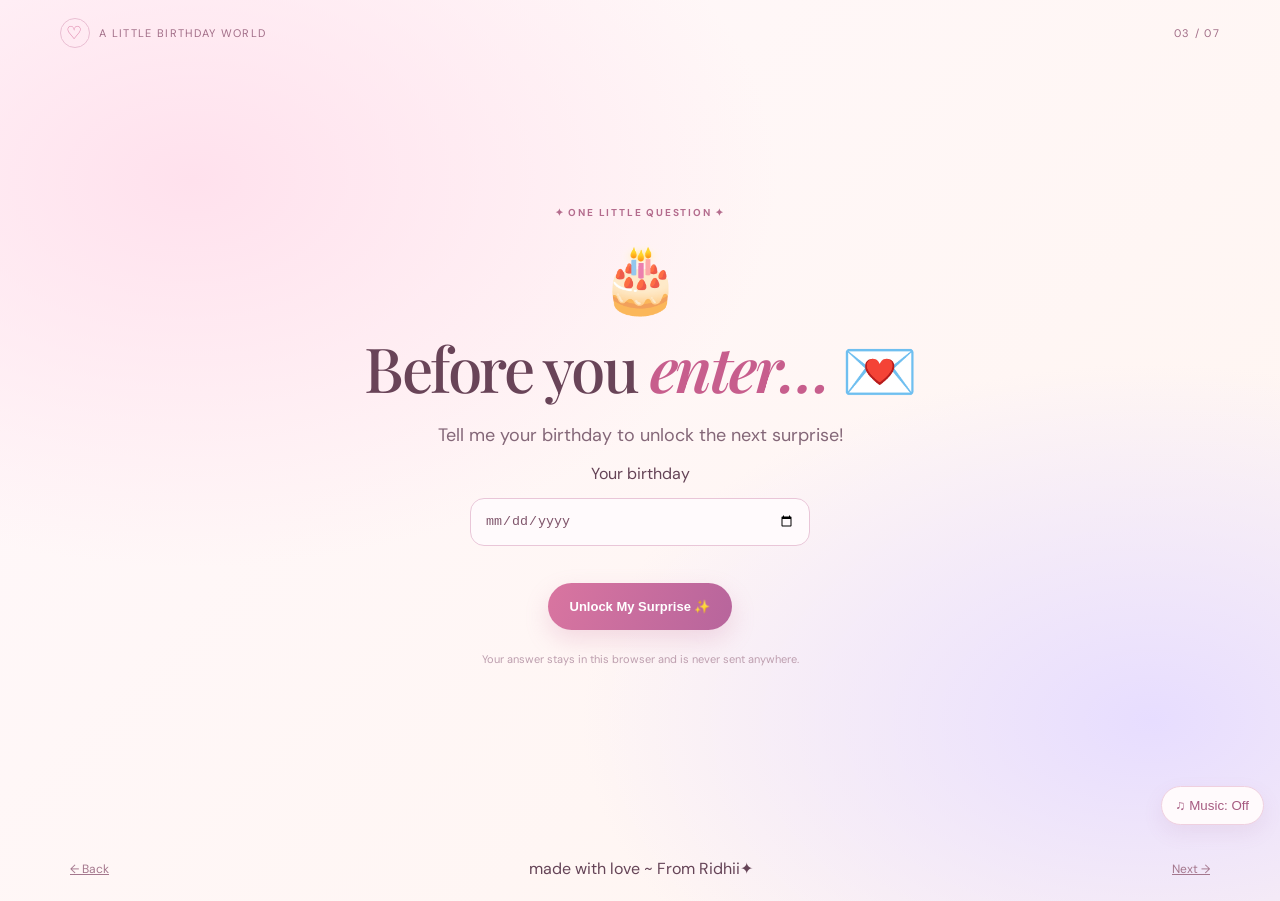
==== pages/birthday-check.html @ 6aa487c9 "Add files via upload" ====
<!DOCTYPE html>
<html lang="en">
<head>
<meta charset="UTF-8"><meta name="viewport" content="width=device-width, initial-scale=1">
<title>Birthday Check 💌</title><link rel="stylesheet" href="birthday-check.css">
</head>
<body data-song="2">
<div class="decor" id="decor" aria-hidden="true"></div>
<header><div class="brand"><span class="heartmark">♡</span><span>A little birthday world</span></div><div>03 / 07</div></header>
<main><section class="page"><div class="eyebrow">✦ ONE LITTLE QUESTION ✦</div><div style="font-size:65px;margin-bottom:12px">🎂</div>
<h1>Before you <em>enter…</em> 💌</h1><p class="lead">Tell me your birthday to unlock the next surprise!</p>
<form id="birthdayForm"><label for="birth">Your birthday</label><input type="date" id="birth" required><div class="error" id="error" role="alert"></div>
<button class="btn" type="submit">Unlock My Surprise ✨</button></form><span class="note">Your answer stays in this browser and is never sent anywhere.</span></section></main>
<button class="music" id="musicButton">♫ Music: Off</button><audio id="audio" loop></audio>
<footer><a class="nav" href="surprise.html">← Back</a><span class="footer-note">made with love ~ From Ridhii✦</span><a class="nav" href="wish.html">Next →</a></footer>
<script src="../config.js"></script><script src="birthday-check.js"></script>
</body></html>
---- pages/birthday-check.css ----
@import url('https://fonts.googleapis.com/css2?family=Caveat:wght@500;600&family=DM+Sans:wght@400;500;700&family=Playfair+Display:ital,wght@0,500;0,600;1,600&display=swap');
:root{--pink:#d975a0;--deep:#b75c88;--ink:#654457;--soft:#9a7b8d}
*{box-sizing:border-box}
body{margin:0;font-family:'DM Sans',sans-serif;color:var(--ink);min-height:100vh;background:radial-gradient(ellipse at 15% 20%,#ffe1ed,transparent 38%),radial-gradient(ellipse at 90% 80%,#e7ddff,transparent 35%),linear-gradient(135deg,#fff8fb,#fff5f0);overflow-x:hidden}
header{display:flex;justify-content:space-between;align-items:center;padding:18px clamp(18px,5vw,60px);font-size:11px;letter-spacing:.12em;text-transform:uppercase;color:#a16d87;position:relative;z-index:2}
.brand{display:flex;gap:9px;align-items:center}.heartmark{border:1px solid #e9bed2;border-radius:50%;width:30px;height:30px;display:grid;place-items:center;font-size:18px;color:var(--pink)}
main{min-height:calc(100vh - 130px);display:flex;justify-content:center;align-items:center;padding:25px 18px 55px;position:relative;z-index:1}
.page{width:min(760px,100%);text-align:center;animation:appear .45s ease}
@keyframes appear{from{opacity:0;transform:translateY(12px)}to{opacity:1;transform:none}}@keyframes float{50%{transform:translateY(-9px) rotate(2deg)}}@keyframes rise{to{transform:translateY(-110vh) rotate(180deg);opacity:0}}
.decor{position:fixed;inset:0;pointer-events:none;overflow:hidden;z-index:0}.decor span{position:absolute;bottom:-30px;left:var(--x);font-size:var(--s);color:#d98ab0a0;animation:rise var(--t) linear infinite;animation-delay:var(--d)}
.eyebrow{font-size:10px;letter-spacing:.18em;font-weight:700;color:#b46c8d;margin-bottom:18px}
h1{font:500 clamp(35px,7vw,62px)/1.12 'Playfair Display',serif;letter-spacing:-.04em;margin:8px 0 17px;color:#694458}h1 em{font-weight:600;color:#c75e8d}
.script{font:25px 'Caveat',cursive;color:#c36b93;margin:0}.lead{font-size:clamp(15px,2vw,18px);line-height:1.75;color:#846778;max-width:590px;margin:0 auto 12px}
.copy{font-size:14px;line-height:1.8;color:#9a7b8b;max-width:510px;margin:8px auto 24px}
.btn{display:inline-flex;align-items:center;justify-content:center;gap:9px;border:0;border-radius:999px;background:linear-gradient(110deg,#d975a0,#b7659c);color:white;font-weight:700;font-size:13px;padding:14px 22px;min-height:47px;box-shadow:0 10px 25px #cb7ba43d;cursor:pointer;margin:5px;text-decoration:none;transition:.2s}
.btn:hover{transform:translateY(-2px)}.btn.alt{background:#fffafc;color:#a65c80;border:1px solid #efd0df;box-shadow:none}
.note{display:block;color:#bd9eae;font-size:11px;margin-top:17px}
.gift{width:115px;height:88px;margin:35px auto 22px;background:linear-gradient(135deg,#ef9dbb,#d66e9d);border-radius:8px 8px 12px 12px;position:relative;display:grid;place-items:center;color:white;font-size:32px;box-shadow:0 18px 25px #d777a53b;animation:float 3s ease-in-out infinite}
.gift:before{content:"";position:absolute;top:-13px;left:-7px;width:129px;height:24px;border-radius:6px;background:#f5b4cc}.gift:after{content:"";position:absolute;top:-39px;left:35px;width:43px;height:40px;border:8px solid #eaa0bd;border-radius:50% 50% 10% 50%;transform:rotate(25deg)}
.split{display:grid;grid-template-columns:1fr 1fr;gap:40px;align-items:center;text-align:left}.art{min-height:290px;border-radius:28px;background:linear-gradient(145deg,#ffe8f0dd,#eee6ffdd);display:grid;place-items:center;position:relative;overflow:hidden;border:1px solid #fff}.art .emoji{font-size:95px;animation:float 3s ease-in-out infinite}
.split .eyebrow{text-align:left}.split h1{font-size:clamp(33px,4.5vw,48px)}.split .lead,.split .copy{margin-left:0}
input[type=date]{width:min(340px,100%);display:block;margin:14px auto;border:1px solid #e9c6d8;background:#fffafc;border-radius:14px;padding:14px;color:#80566c}.error{color:#b43c70;font-size:12px;min-height:18px}
.flowerstage{height:300px;position:relative;width:240px;margin:0 auto}.stem{position:absolute;width:8px;height:150px;bottom:25px;left:116px;border-radius:100% 100% 0 0;background:linear-gradient(90deg,#6caa7b,#a6d39b);transform-origin:bottom;animation:grow 2s ease-out both}
.leaf{position:absolute;width:55px;height:26px;background:linear-gradient(130deg,#acd7a0,#65a777);border-radius:100% 0 100% 0;bottom:90px;opacity:0;animation:leaf .8s 1.3s forwards}.leaf.l{left:65px;transform:rotate(15deg)}.leaf.r{left:119px;bottom:120px;transform:scaleX(-1) rotate(10deg);animation-delay:1.6s}
.bloom{position:absolute;top:7px;left:60px;width:120px;height:120px;animation:bloom 1.5s 1.8s both;transform:scale(0)}.petal{position:absolute;top:2px;left:45px;width:31px;height:61px;border-radius:60% 60% 40% 40%;background:linear-gradient(150deg,#ffd3e3,#e879a6 72%);transform-origin:50% 58px;transform:rotate(calc(var(--n)*36deg))}.centerflower{position:absolute;top:45px;left:43px;width:36px;height:36px;border-radius:50%;background:radial-gradient(circle,#ffe9a9,#e9b35d)}
@keyframes grow{from{transform:scaleY(0)}to{transform:scaleY(1)}}@keyframes leaf{to{opacity:1}}@keyframes bloom{to{transform:scale(1)}}
.letter{max-width:690px;margin:20px auto;padding:30px;text-align:left;background:#fffdf6;border:1px solid #f2e3cf;border-radius:5px 18px;box-shadow:0 20px 45px #ae7b6721;line-height:1.85;font:15px/1.9 'Playfair Display',serif}.letter p{margin:0 0 14px}.letter .signature{font:23px 'Caveat',cursive;color:#a75f80;margin-top:22px}
.gifts{display:grid;grid-template-columns:repeat(4,1fr);gap:12px;margin:26px 0}.giftcard{min-height:135px;padding:14px 10px;border:1px solid #f1d8e3;border-radius:18px;background:#fffafcdd;color:#755365;cursor:pointer;display:flex;flex-direction:column;align-items:center;justify-content:center;gap:7px}
.giftcard .emoji{font-size:30px}.giftcard strong{font-size:12px}.giftcard small{font-size:10px;color:#b47b96;line-height:1.5}.giftcard.open{background:#fff0f6;border-color:#e4a3bf}
.cake{font-size:90px;margin:0 auto 8px;animation:float 2.5s infinite}.finalwish{max-width:620px;margin:12px auto 24px;color:#956f82;line-height:1.8;font-size:14px}
footer{min-height:65px;display:flex;align-items:center;justify-content:space-between;padding:10px clamp(18px,5vw,60px);position:relative;z-index:2}.nav{border:0;background:transparent;color:#a4778d;font-size:12px;cursor:pointer;padding:10px}
.music{position:fixed;right:16px;bottom:75px;z-index:5;border:1px solid #efd0df;border-radius:99px;background:#fffafc;color:#a65b81;padding:11px 14px;cursor:pointer;box-shadow:0 8px 20px #a9698b1b}
@media(max-width:650px){.split{grid-template-columns:1fr;gap:22px;text-align:center}.art{min-height:190px}.art .emoji{font-size:75px}.split .eyebrow{text-align:center}.split .lead,.split .copy{margin-left:auto}.gifts{grid-template-columns:repeat(2,1fr)}.letter{padding:22px}.music{bottom:75px;right:10px}}
@media(prefers-reduced-motion:reduce){*,*:before,*:after{animation-duration:.01ms!important;animation-iteration-count:1!important;transition-duration:.01ms!important}}

/* Page-specific custom styles for birthday-check. Add your own rules below. */
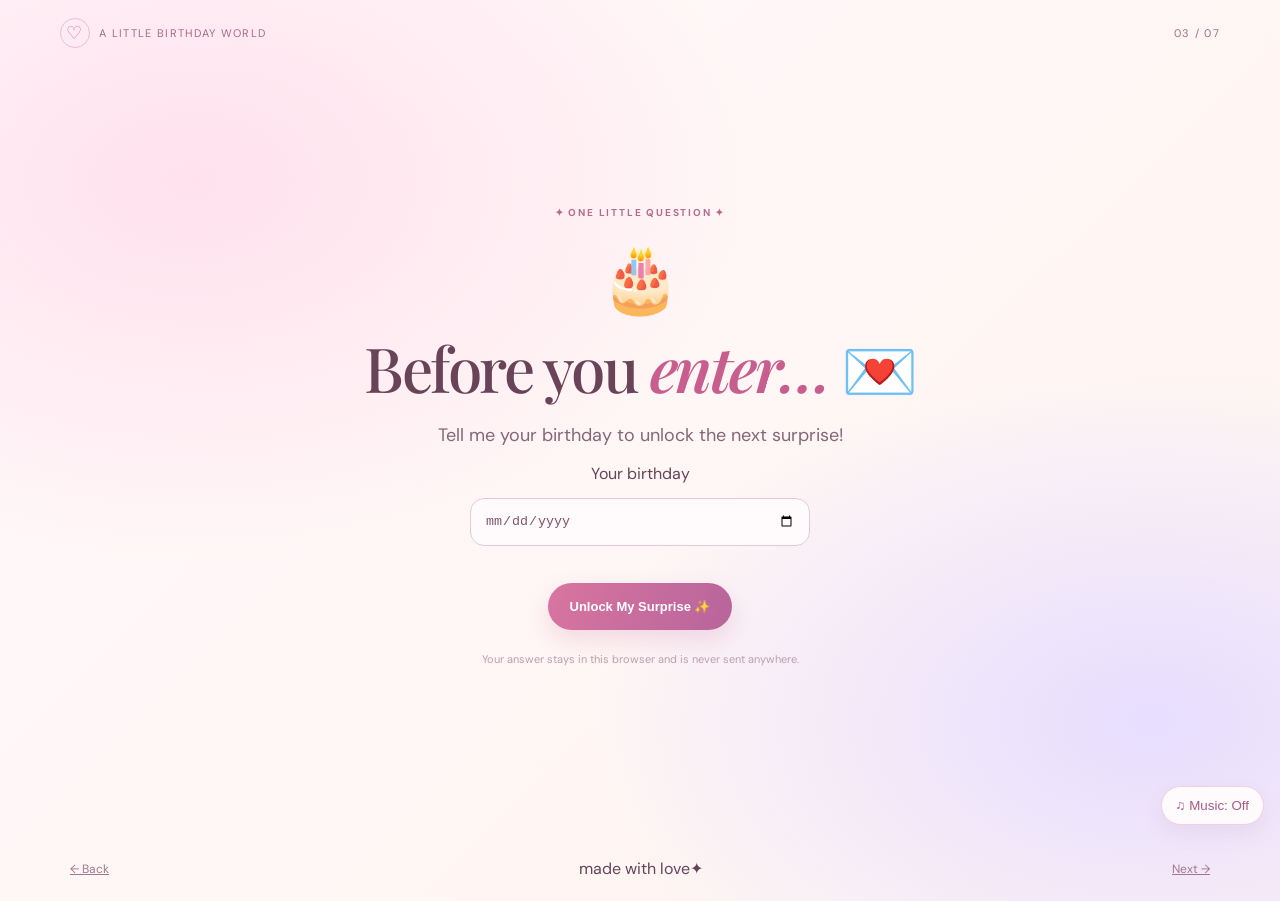
==== commit 3e86be4b: "Update birthday-check.html" ====
--- a/pages/birthday-check.html
+++ b/pages/birthday-check.html
@@ -12,6 +12,6 @@
 <form id="birthdayForm"><label for="birth">Your birthday</label><input type="date" id="birth" required><div class="error" id="error" role="alert"></div>
 <button class="btn" type="submit">Unlock My Surprise ✨</button></form><span class="note">Your answer stays in this browser and is never sent anywhere.</span></section></main>
 <button class="music" id="musicButton">♫ Music: Off</button><audio id="audio" loop></audio>
-<footer><a class="nav" href="surprise.html">← Back</a><span class="footer-note">made with love ~ From Ridhii✦</span><a class="nav" href="wish.html">Next →</a></footer>
+<footer><a class="nav" href="surprise.html">← Back</a><span class="footer-note">made with love✦</span><a class="nav" href="wish.html">Next →</a></footer>
 <script src="../config.js"></script><script src="birthday-check.js"></script>
-</body></html>+</body></html>
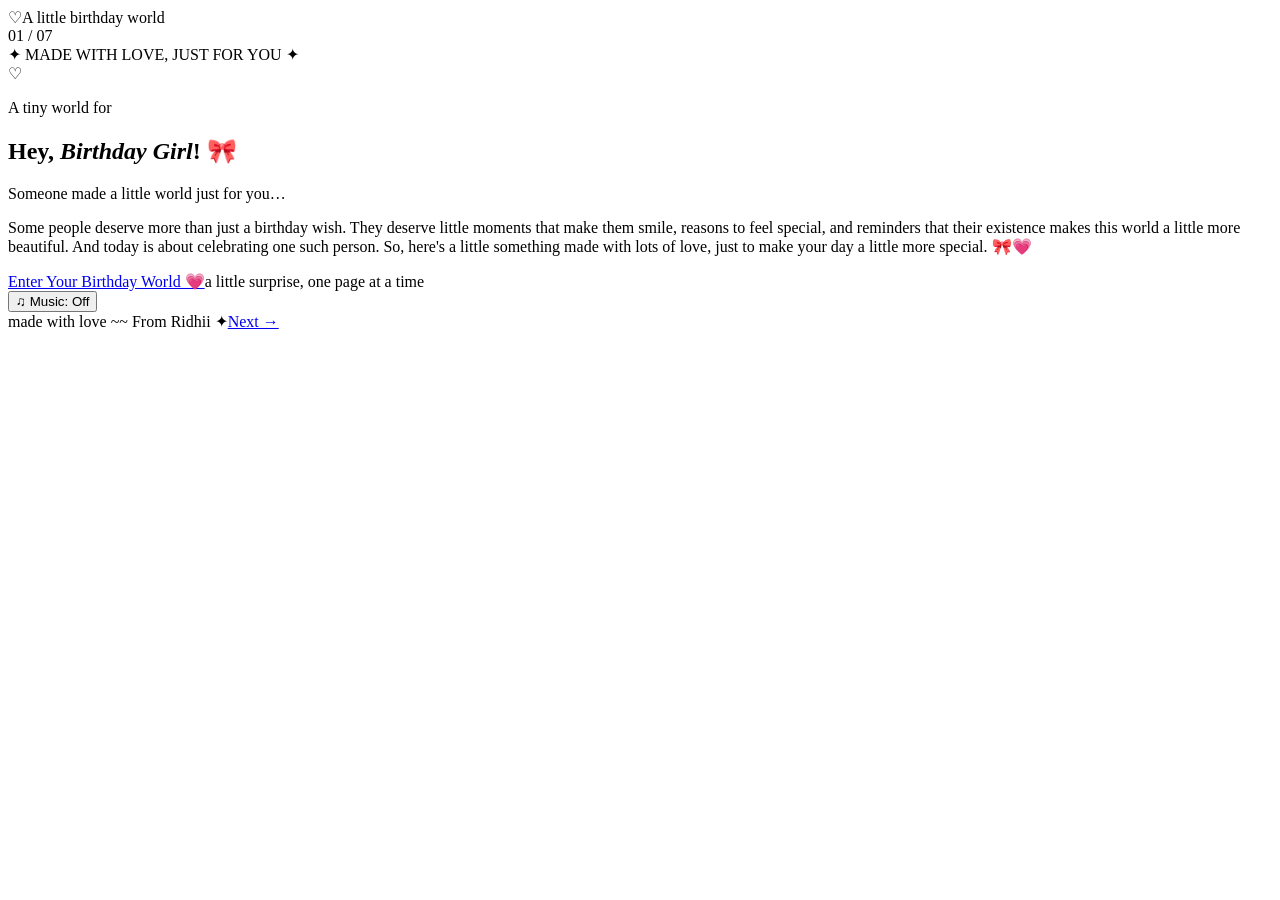
==== commit d7ea93f3: "Update birthday-check.html" ====
--- a/pages/birthday-check.html
+++ b/pages/birthday-check.html
@@ -2,16 +2,16 @@
 <html lang="en">
 <head>
 <meta charset="UTF-8"><meta name="viewport" content="width=device-width, initial-scale=1">
-<title>Birthday Check 💌</title><link rel="stylesheet" href="birthday-check.css">
+<title>A Little Birthday World 🎀</title><link rel="stylesheet" href="index.css">
 </head>
-<body data-song="2">
+<body data-song="0">
 <div class="decor" id="decor" aria-hidden="true"></div>
-<header><div class="brand"><span class="heartmark">♡</span><span>A little birthday world</span></div><div>03 / 07</div></header>
-<main><section class="page"><div class="eyebrow">✦ ONE LITTLE QUESTION ✦</div><div style="font-size:65px;margin-bottom:12px">🎂</div>
-<h1>Before you <em>enter…</em> 💌</h1><p class="lead">Tell me your birthday to unlock the next surprise!</p>
-<form id="birthdayForm"><label for="birth">Your birthday</label><input type="date" id="birth" required><div class="error" id="error" role="alert"></div>
-<button class="btn" type="submit">Unlock My Surprise ✨</button></form><span class="note">Your answer stays in this browser and is never sent anywhere.</span></section></main>
+<header><div class="brand"><span class="heartmark">♡</span><span>A little birthday world</span></div><div>01 / 07</div></header>
+<main><section class="page"><div class="eyebrow">✦ MADE WITH LOVE, JUST FOR YOU ✦</div><div class="gift">♡</div>
+<p class="script">A tiny world for</p><h1>Hey, <em id="herName">Birthday Girl</em>! 🎀</h1>
+<p class="lead">Someone made a little world just for you…</p><p class="copy">Some people deserve more than just a birthday wish. They deserve little moments that make them smile, reasons to feel special, and reminders that their existence makes this world a little more beautiful. And today is about celebrating one such person. So, here's a little something made with lots of love, just to make your day a little more special. 🎀💗</p>
+<a class="btn" href="pages/surprise.html">Enter Your Birthday World 💗</a><span class="note">a little surprise, one page at a time</span></section></main>
 <button class="music" id="musicButton">♫ Music: Off</button><audio id="audio" loop></audio>
-<footer><a class="nav" href="surprise.html">← Back</a><span class="footer-note">made with love✦</span><a class="nav" href="wish.html">Next →</a></footer>
-<script src="../config.js"></script><script src="birthday-check.js"></script>
+<footer><span class="footer-note">made with love ~~ From Ridhii ✦</span><a class="nav" href="pages/surprise.html">Next →</a></footer>
+<script src="config.js"></script><script src="index.js"></script>
 </body></html>
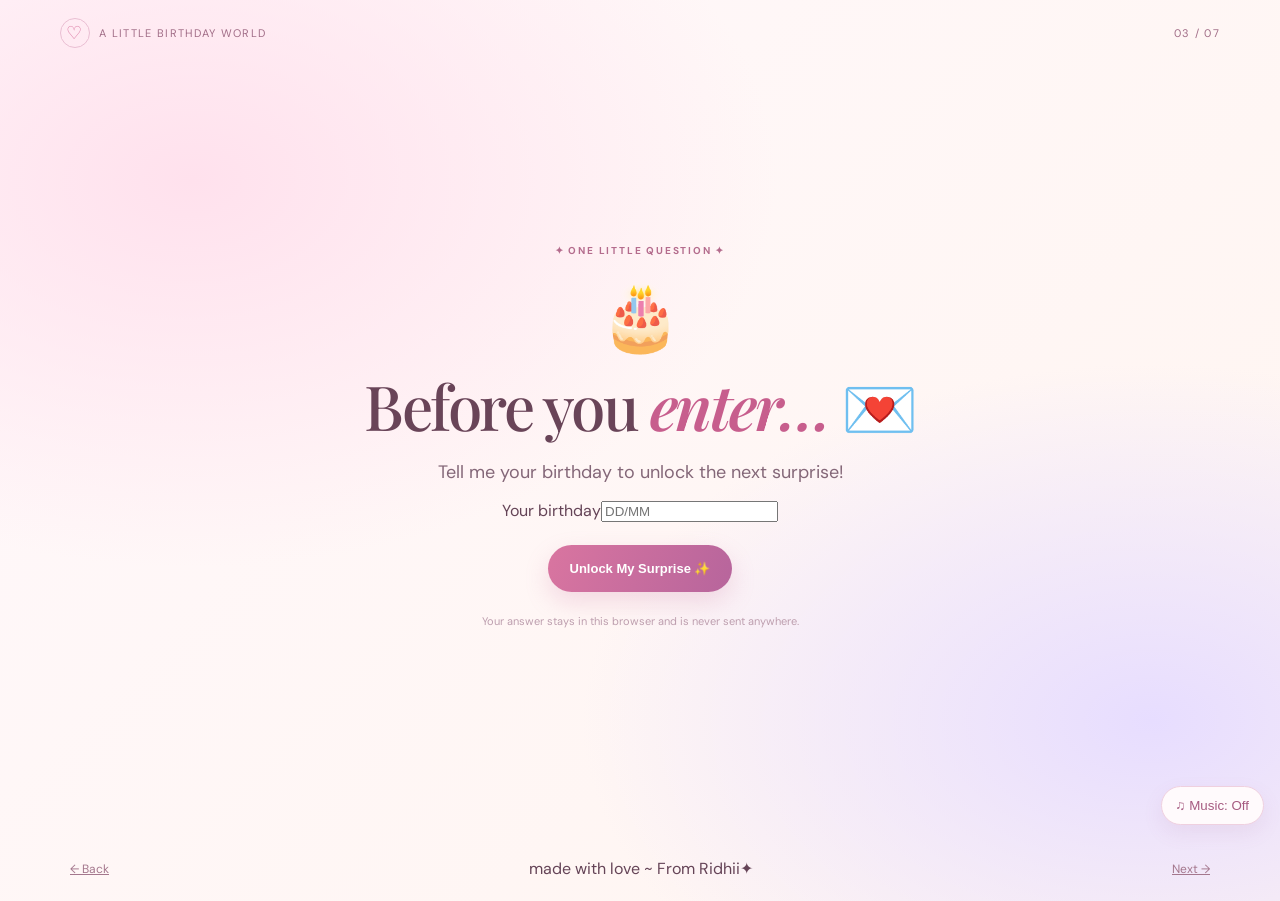
==== commit 61a1f9ac: "Update birthday-check.html" ====
--- a/pages/birthday-check.html
+++ b/pages/birthday-check.html
@@ -2,16 +2,16 @@
 <html lang="en">
 <head>
 <meta charset="UTF-8"><meta name="viewport" content="width=device-width, initial-scale=1">
-<title>A Little Birthday World 🎀</title><link rel="stylesheet" href="index.css">
+<title>Birthday Check 💌</title><link rel="stylesheet" href="birthday-check.css">
 </head>
-<body data-song="0">
+<body data-song="2">
 <div class="decor" id="decor" aria-hidden="true"></div>
-<header><div class="brand"><span class="heartmark">♡</span><span>A little birthday world</span></div><div>01 / 07</div></header>
-<main><section class="page"><div class="eyebrow">✦ MADE WITH LOVE, JUST FOR YOU ✦</div><div class="gift">♡</div>
-<p class="script">A tiny world for</p><h1>Hey, <em id="herName">Birthday Girl</em>! 🎀</h1>
-<p class="lead">Someone made a little world just for you…</p><p class="copy">Some people deserve more than just a birthday wish. They deserve little moments that make them smile, reasons to feel special, and reminders that their existence makes this world a little more beautiful. And today is about celebrating one such person. So, here's a little something made with lots of love, just to make your day a little more special. 🎀💗</p>
-<a class="btn" href="pages/surprise.html">Enter Your Birthday World 💗</a><span class="note">a little surprise, one page at a time</span></section></main>
+<header><div class="brand"><span class="heartmark">♡</span><span>A little birthday world</span></div><div>03 / 07</div></header>
+<main><section class="page"><div class="eyebrow">✦ ONE LITTLE QUESTION ✦</div><div style="font-size:65px;margin-bottom:12px">🎂</div>
+<h1>Before you <em>enter…</em> 💌</h1><p class="lead">Tell me your birthday to unlock the next surprise!</p>
+<form id="birthdayForm"><label for="birth">Your birthday</label><input type="text" id="birth" placeholder="DD/MM" maxlength="5" pattern="(0[1-9]|[12][0-9]|3[01])/(0[1-9]|1[0-2])" required><div class="error" id="error" role="alert"></div>
+<button class="btn" type="submit">Unlock My Surprise ✨</button></form><span class="note">Your answer stays in this browser and is never sent anywhere.</span></section></main>
 <button class="music" id="musicButton">♫ Music: Off</button><audio id="audio" loop></audio>
-<footer><span class="footer-note">made with love ~~ From Ridhii ✦</span><a class="nav" href="pages/surprise.html">Next →</a></footer>
-<script src="config.js"></script><script src="index.js"></script>
+<footer><a class="nav" href="surprise.html">← Back</a><span class="footer-note">made with love ~ From Ridhii✦</span><a class="nav" href="wish.html">Next →</a></footer>
+<script src="../config.js"></script><script src="birthday-check.js"></script>
 </body></html>
--- a/pages/birthday-check.css
+++ b/pages/birthday-check.css
@@ -0,0 +1,36 @@
+@import url('https://fonts.googleapis.com/css2?family=Caveat:wght@500;600&family=DM+Sans:wght@400;500;700&family=Playfair+Display:ital,wght@0,500;0,600;1,600&display=swap');
+:root{--pink:#d975a0;--deep:#b75c88;--ink:#654457;--soft:#9a7b8d}
+*{box-sizing:border-box}
+body{margin:0;font-family:'DM Sans',sans-serif;color:var(--ink);min-height:100vh;background:radial-gradient(ellipse at 15% 20%,#ffe1ed,transparent 38%),radial-gradient(ellipse at 90% 80%,#e7ddff,transparent 35%),linear-gradient(135deg,#fff8fb,#fff5f0);overflow-x:hidden}
+header{display:flex;justify-content:space-between;align-items:center;padding:18px clamp(18px,5vw,60px);font-size:11px;letter-spacing:.12em;text-transform:uppercase;color:#a16d87;position:relative;z-index:2}
+.brand{display:flex;gap:9px;align-items:center}.heartmark{border:1px solid #e9bed2;border-radius:50%;width:30px;height:30px;display:grid;place-items:center;font-size:18px;color:var(--pink)}
+main{min-height:calc(100vh - 130px);display:flex;justify-content:center;align-items:center;padding:25px 18px 55px;position:relative;z-index:1}
+.page{width:min(760px,100%);text-align:center;animation:appear .45s ease}
+@keyframes appear{from{opacity:0;transform:translateY(12px)}to{opacity:1;transform:none}}@keyframes float{50%{transform:translateY(-9px) rotate(2deg)}}@keyframes rise{to{transform:translateY(-110vh) rotate(180deg);opacity:0}}
+.decor{position:fixed;inset:0;pointer-events:none;overflow:hidden;z-index:0}.decor span{position:absolute;bottom:-30px;left:var(--x);font-size:var(--s);color:#d98ab0a0;animation:rise var(--t) linear infinite;animation-delay:var(--d)}
+.eyebrow{font-size:10px;letter-spacing:.18em;font-weight:700;color:#b46c8d;margin-bottom:18px}
+h1{font:500 clamp(35px,7vw,62px)/1.12 'Playfair Display',serif;letter-spacing:-.04em;margin:8px 0 17px;color:#694458}h1 em{font-weight:600;color:#c75e8d}
+.script{font:25px 'Caveat',cursive;color:#c36b93;margin:0}.lead{font-size:clamp(15px,2vw,18px);line-height:1.75;color:#846778;max-width:590px;margin:0 auto 12px}
+.copy{font-size:14px;line-height:1.8;color:#9a7b8b;max-width:510px;margin:8px auto 24px}
+.btn{display:inline-flex;align-items:center;justify-content:center;gap:9px;border:0;border-radius:999px;background:linear-gradient(110deg,#d975a0,#b7659c);color:white;font-weight:700;font-size:13px;padding:14px 22px;min-height:47px;box-shadow:0 10px 25px #cb7ba43d;cursor:pointer;margin:5px;text-decoration:none;transition:.2s}
+.btn:hover{transform:translateY(-2px)}.btn.alt{background:#fffafc;color:#a65c80;border:1px solid #efd0df;box-shadow:none}
+.note{display:block;color:#bd9eae;font-size:11px;margin-top:17px}
+.gift{width:115px;height:88px;margin:35px auto 22px;background:linear-gradient(135deg,#ef9dbb,#d66e9d);border-radius:8px 8px 12px 12px;position:relative;display:grid;place-items:center;color:white;font-size:32px;box-shadow:0 18px 25px #d777a53b;animation:float 3s ease-in-out infinite}
+.gift:before{content:"";position:absolute;top:-13px;left:-7px;width:129px;height:24px;border-radius:6px;background:#f5b4cc}.gift:after{content:"";position:absolute;top:-39px;left:35px;width:43px;height:40px;border:8px solid #eaa0bd;border-radius:50% 50% 10% 50%;transform:rotate(25deg)}
+.split{display:grid;grid-template-columns:1fr 1fr;gap:40px;align-items:center;text-align:left}.art{min-height:290px;border-radius:28px;background:linear-gradient(145deg,#ffe8f0dd,#eee6ffdd);display:grid;place-items:center;position:relative;overflow:hidden;border:1px solid #fff}.art .emoji{font-size:95px;animation:float 3s ease-in-out infinite}
+.split .eyebrow{text-align:left}.split h1{font-size:clamp(33px,4.5vw,48px)}.split .lead,.split .copy{margin-left:0}
+input[type=date]{width:min(340px,100%);display:block;margin:14px auto;border:1px solid #e9c6d8;background:#fffafc;border-radius:14px;padding:14px;color:#80566c}.error{color:#b43c70;font-size:12px;min-height:18px}
+.flowerstage{height:300px;position:relative;width:240px;margin:0 auto}.stem{position:absolute;width:8px;height:150px;bottom:25px;left:116px;border-radius:100% 100% 0 0;background:linear-gradient(90deg,#6caa7b,#a6d39b);transform-origin:bottom;animation:grow 2s ease-out both}
+.leaf{position:absolute;width:55px;height:26px;background:linear-gradient(130deg,#acd7a0,#65a777);border-radius:100% 0 100% 0;bottom:90px;opacity:0;animation:leaf .8s 1.3s forwards}.leaf.l{left:65px;transform:rotate(15deg)}.leaf.r{left:119px;bottom:120px;transform:scaleX(-1) rotate(10deg);animation-delay:1.6s}
+.bloom{position:absolute;top:7px;left:60px;width:120px;height:120px;animation:bloom 1.5s 1.8s both;transform:scale(0)}.petal{position:absolute;top:2px;left:45px;width:31px;height:61px;border-radius:60% 60% 40% 40%;background:linear-gradient(150deg,#ffd3e3,#e879a6 72%);transform-origin:50% 58px;transform:rotate(calc(var(--n)*36deg))}.centerflower{position:absolute;top:45px;left:43px;width:36px;height:36px;border-radius:50%;background:radial-gradient(circle,#ffe9a9,#e9b35d)}
+@keyframes grow{from{transform:scaleY(0)}to{transform:scaleY(1)}}@keyframes leaf{to{opacity:1}}@keyframes bloom{to{transform:scale(1)}}
+.letter{max-width:690px;margin:20px auto;padding:30px;text-align:left;background:#fffdf6;border:1px solid #f2e3cf;border-radius:5px 18px;box-shadow:0 20px 45px #ae7b6721;line-height:1.85;font:15px/1.9 'Playfair Display',serif}.letter p{margin:0 0 14px}.letter .signature{font:23px 'Caveat',cursive;color:#a75f80;margin-top:22px}
+.gifts{display:grid;grid-template-columns:repeat(4,1fr);gap:12px;margin:26px 0}.giftcard{min-height:135px;padding:14px 10px;border:1px solid #f1d8e3;border-radius:18px;background:#fffafcdd;color:#755365;cursor:pointer;display:flex;flex-direction:column;align-items:center;justify-content:center;gap:7px}
+.giftcard .emoji{font-size:30px}.giftcard strong{font-size:12px}.giftcard small{font-size:10px;color:#b47b96;line-height:1.5}.giftcard.open{background:#fff0f6;border-color:#e4a3bf}
+.cake{font-size:90px;margin:0 auto 8px;animation:float 2.5s infinite}.finalwish{max-width:620px;margin:12px auto 24px;color:#956f82;line-height:1.8;font-size:14px}
+footer{min-height:65px;display:flex;align-items:center;justify-content:space-between;padding:10px clamp(18px,5vw,60px);position:relative;z-index:2}.nav{border:0;background:transparent;color:#a4778d;font-size:12px;cursor:pointer;padding:10px}
+.music{position:fixed;right:16px;bottom:75px;z-index:5;border:1px solid #efd0df;border-radius:99px;background:#fffafc;color:#a65b81;padding:11px 14px;cursor:pointer;box-shadow:0 8px 20px #a9698b1b}
+@media(max-width:650px){.split{grid-template-columns:1fr;gap:22px;text-align:center}.art{min-height:190px}.art .emoji{font-size:75px}.split .eyebrow{text-align:center}.split .lead,.split .copy{margin-left:auto}.gifts{grid-template-columns:repeat(2,1fr)}.letter{padding:22px}.music{bottom:75px;right:10px}}
+@media(prefers-reduced-motion:reduce){*,*:before,*:after{animation-duration:.01ms!important;animation-iteration-count:1!important;transition-duration:.01ms!important}}
+
+/* Page-specific custom styles for birthday-check. Add your own rules below. */
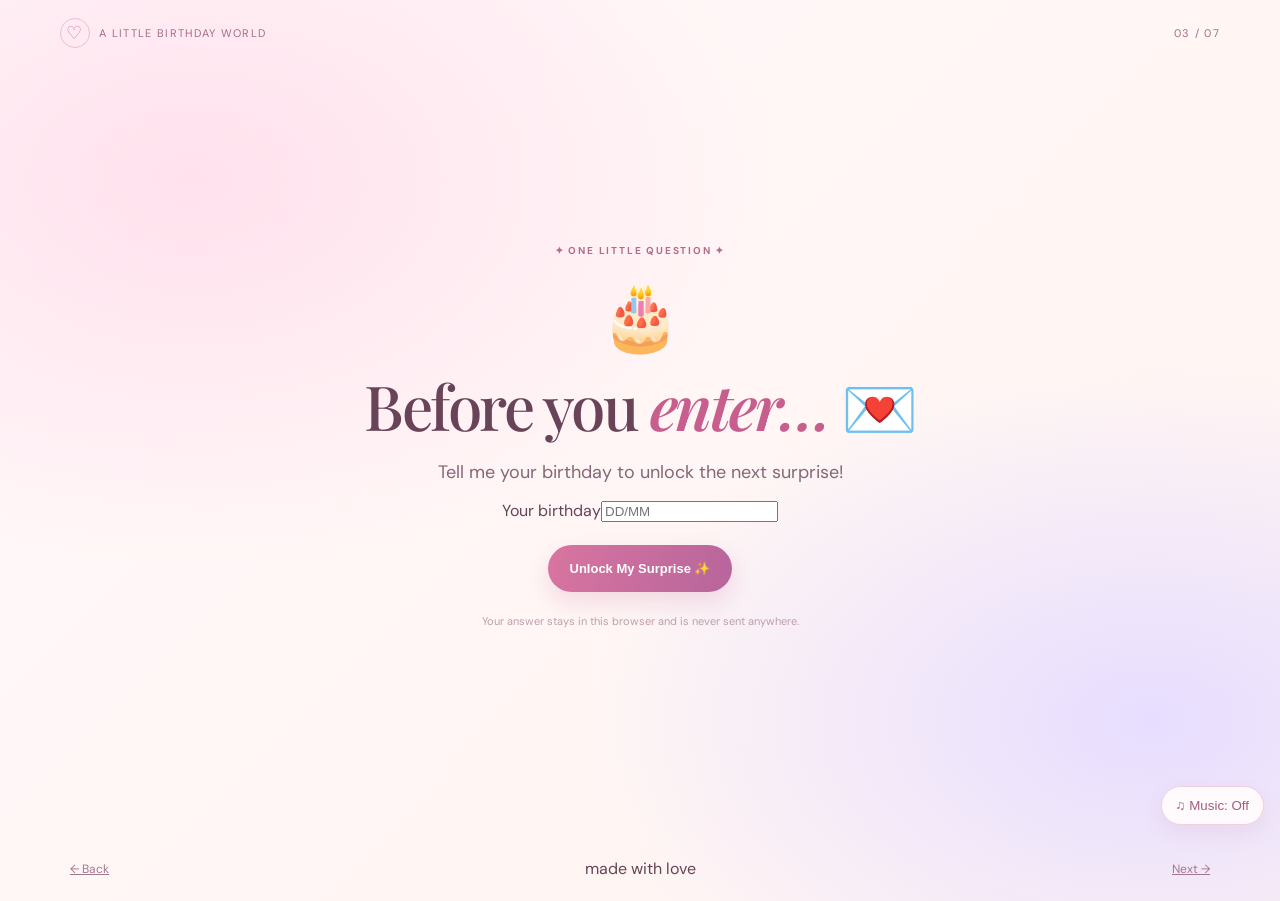
==== commit 4184fa70: "Update birthday-check.html" ====
--- a/pages/birthday-check.html
+++ b/pages/birthday-check.html
@@ -12,6 +12,6 @@
 <form id="birthdayForm"><label for="birth">Your birthday</label><input type="text" id="birth" placeholder="DD/MM" maxlength="5" pattern="(0[1-9]|[12][0-9]|3[01])/(0[1-9]|1[0-2])" required><div class="error" id="error" role="alert"></div>
 <button class="btn" type="submit">Unlock My Surprise ✨</button></form><span class="note">Your answer stays in this browser and is never sent anywhere.</span></section></main>
 <button class="music" id="musicButton">♫ Music: Off</button><audio id="audio" loop></audio>
-<footer><a class="nav" href="surprise.html">← Back</a><span class="footer-note">made with love ~ From Ridhii✦</span><a class="nav" href="wish.html">Next →</a></footer>
+<footer><a class="nav" href="surprise.html">← Back</a><span class="footer-note">made with love</span><a class="nav" href="wish.html">Next →</a></footer>
 <script src="../config.js"></script><script src="birthday-check.js"></script>
 </body></html>
